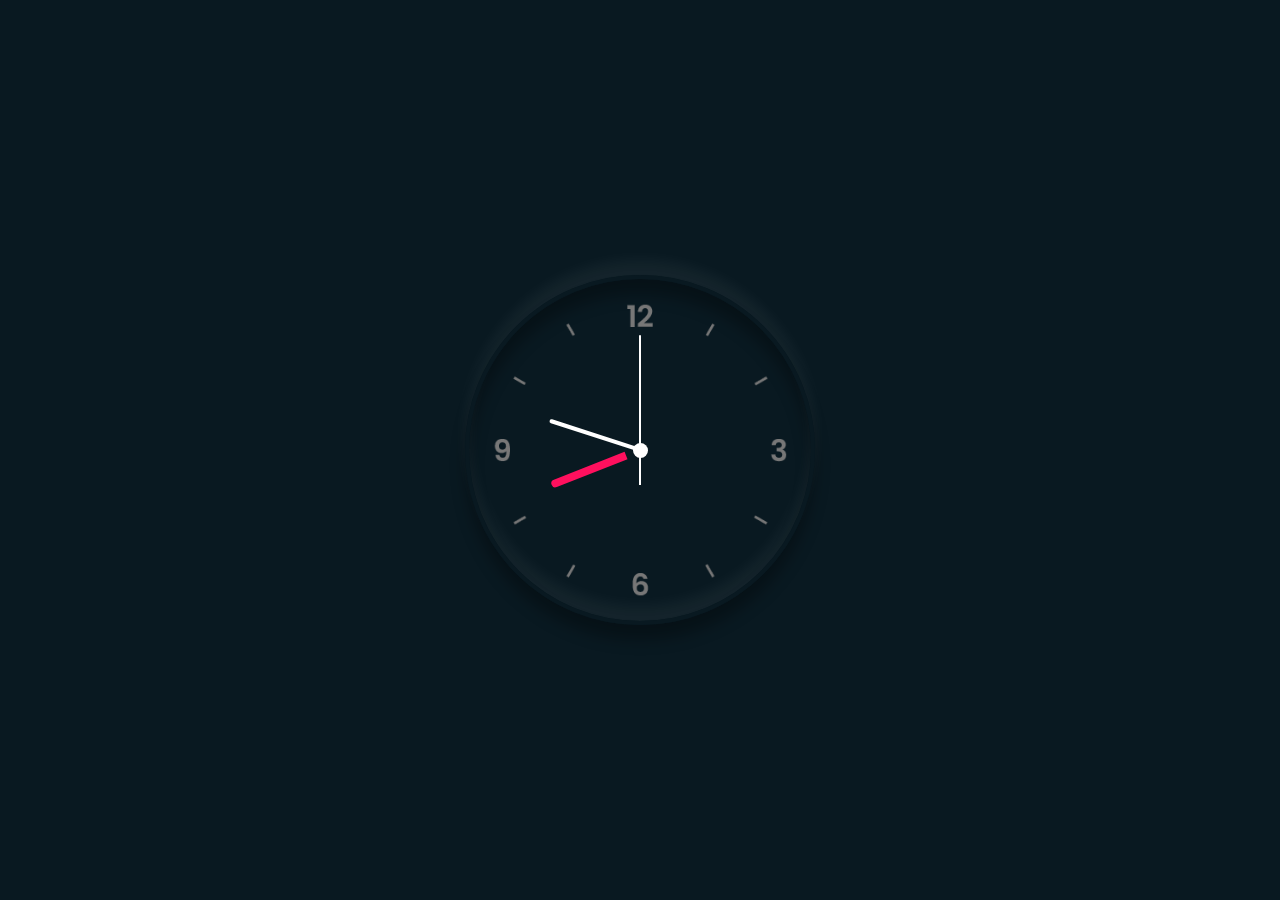
==== Projects/Clock/index.html @ 2c962c3e "Menambahkan Folder Projects" ====
<!DOCTYPE html>
<html lang="en">
  <head>
    <meta charset="UTF-8" />
    <meta http-equiv="X-UA-Compatible" content="IE=edge" />
    <meta name="viewport" content="width=device-width, initial-scale=1.0" />
    <link rel="stylesheet" href="./assets/style.css" />
    <title>Jam</title>
  </head>
  <body>
    <div class="clock">
      <div class="jam">
        <div class="jm" id="jm"></div>
      </div>
      <div class="min">
        <div class="mn" id="mn"></div>
      </div>
      <div class="detik">
        <div class="dtk" id="dtk"></div>
      </div>
    </div>
    <script src="./assets/script.js"></script>
  </body>
</html>
---- Projects/Clock/assets/style.css ----
* {
  margin: 0;
  padding: 0;
  box-sizing: border-box;
}

body {
  display: flex;
  justify-content: center;
  align-items: center;
  min-height: 100vh;
  background: #091921;
}
.clock {
  width: 350px;
  height: 350px;
  display: flex;
  justify-content: center;
  align-items: center;
  background: url(./img/clock.png);
  background-size: cover;
  border: 4px solid #091921;
  border-radius: 50%;
  box-shadow: 0 -15px 15px rgba(255, 255, 255, 0.05), inset 0 -15px 15px rgba(255, 255, 255, 0.05), 0 15px 15px rgba(0, 0, 0, 0.3), inset 0 15px 15px rgba(0, 0, 0, 0.3);
}
.clock::before {
  content: '';
  position: absolute;
  width: 15px;
  height: 15px;
  background: #fff;
  border-radius: 50%;
  z-index: 10000;
}
.clock .jam,
.clock .min,
.clock .detik {
  position: absolute;
}
.clock .jam,
.jm {
  width: 190px;
  height: 190px;
}
.clock .min,
.mn {
  width: 190px;
  height: 190px;
}
.clock .detik,
.dtk {
  width: 230px;
  height: 230px;
}
.jm,
.mn,
.dtk {
  display: flex;
  justify-content: center;
  /* align-items: center; */
  position: absolute;
  border-radius: 50%;
}
.jm::before {
  content: '';
  position: absolute;
  width: 8px;
  height: 80px;
  background: #ff105e;
  z-index: 10;
  border-radius: 6px 6px 0 0;
}
.mn::before {
  content: '';
  position: absolute;
  width: 4px;
  height: 90px;
  background: #fff;
  z-index: 11;
  border-radius: 6px 6px 0 0;
}
.dtk::before {
  content: '';
  position: absolute;
  width: 2px;
  height: 150px;
  background: #fff;
  z-index: 12;
  border-radius: 6px 6px 0 0;
}
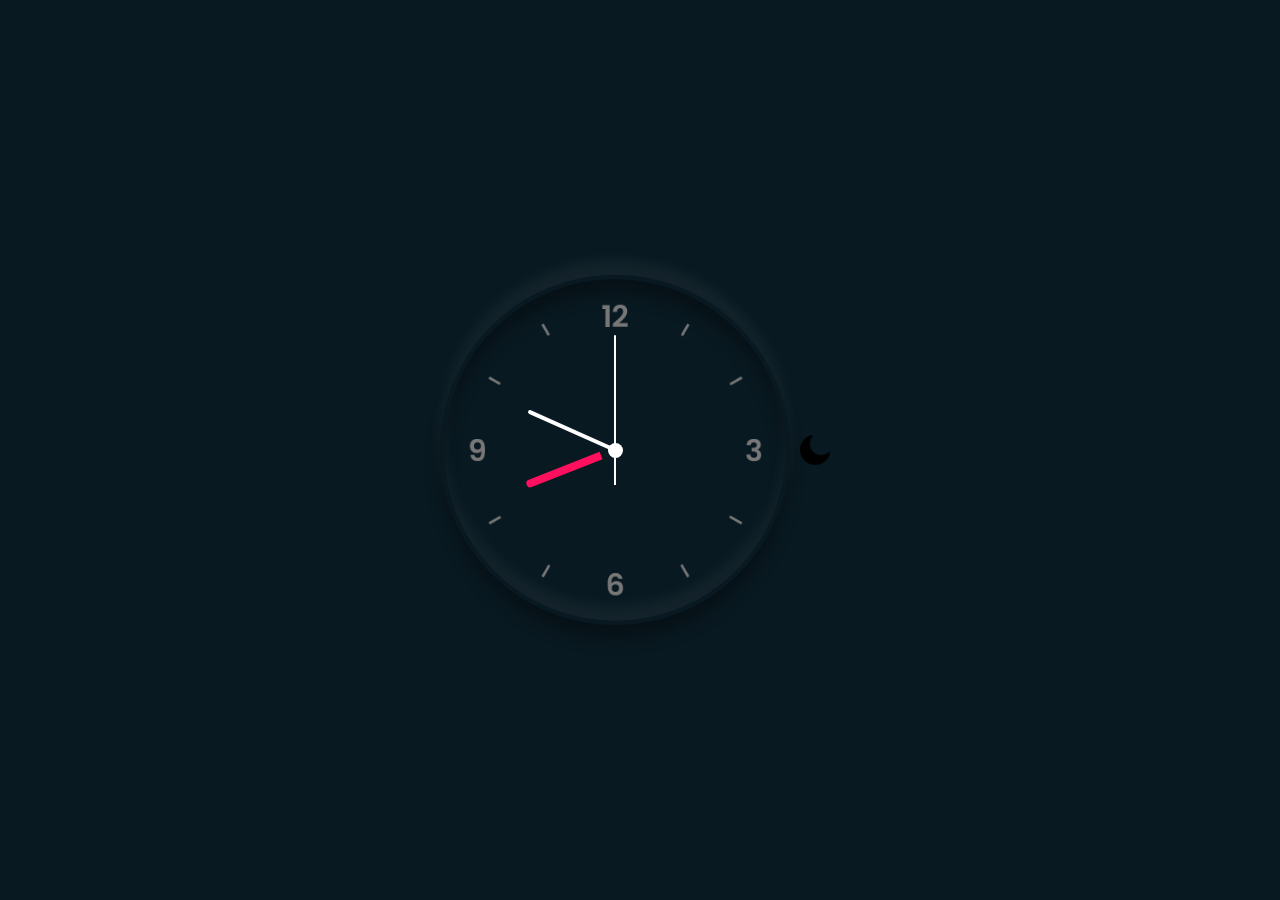
==== commit 819ebafe: "About Selesai" ====
--- a/Projects/Clock/index.html
+++ b/Projects/Clock/index.html
@@ -19,6 +19,7 @@
         <div class="dtk" id="dtk"></div>
       </div>
     </div>
+    <img class="theme" src="./assets/img/moon.png" alt="" />
     <script src="./assets/script.js"></script>
   </body>
 </html>
--- a/Projects/Clock/assets/style.css
+++ b/Projects/Clock/assets/style.css
@@ -11,6 +11,7 @@
   min-height: 100vh;
   background: #091921;
 }
+
 .clock {
   width: 350px;
   height: 350px;
@@ -88,3 +89,8 @@
   z-index: 12;
   border-radius: 6px 6px 0 0;
 }
+.theme {
+  width: 50px;
+  height: 50px;
+  padding: 10px;
+}
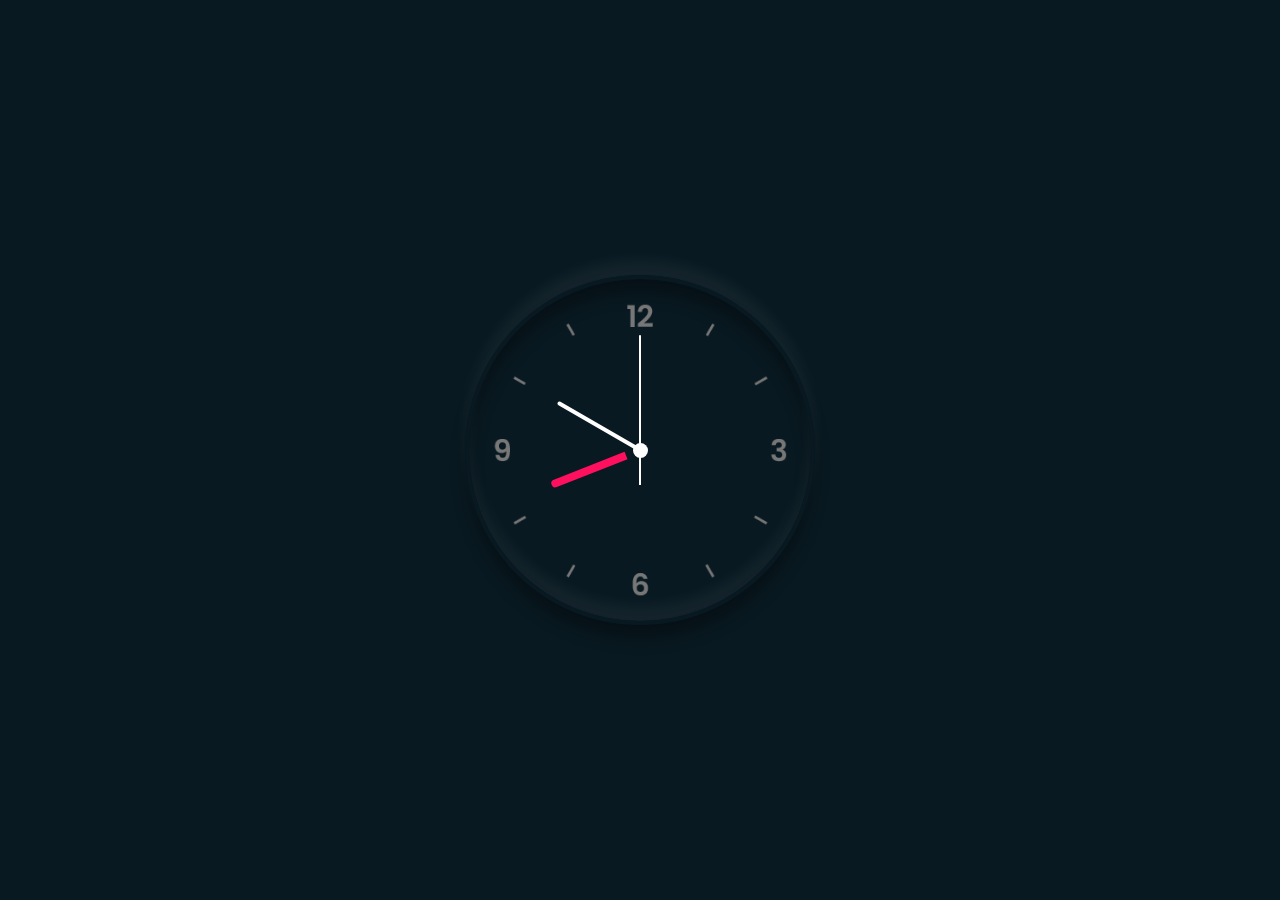
==== commit 5acf74a1: "Final" ====
--- a/Projects/Clock/index.html
+++ b/Projects/Clock/index.html
@@ -19,7 +19,6 @@
         <div class="dtk" id="dtk"></div>
       </div>
     </div>
-    <img class="theme" src="./assets/img/moon.png" alt="" />
     <script src="./assets/script.js"></script>
   </body>
 </html>
--- a/Projects/Clock/assets/style.css
+++ b/Projects/Clock/assets/style.css
@@ -22,10 +22,12 @@
   background-size: cover;
   border: 4px solid #091921;
   border-radius: 50%;
-  box-shadow: 0 -15px 15px rgba(255, 255, 255, 0.05), inset 0 -15px 15px rgba(255, 255, 255, 0.05), 0 15px 15px rgba(0, 0, 0, 0.3), inset 0 15px 15px rgba(0, 0, 0, 0.3);
+  box-shadow: 0 -15px 15px rgba(255, 255, 255, 0.05),
+    inset 0 -15px 15px rgba(255, 255, 255, 0.05), 0 15px 15px rgba(0, 0, 0, 0.3),
+    inset 0 15px 15px rgba(0, 0, 0, 0.3);
 }
 .clock::before {
-  content: '';
+  content: "";
   position: absolute;
   width: 15px;
   height: 15px;
@@ -63,7 +65,7 @@
   border-radius: 50%;
 }
 .jm::before {
-  content: '';
+  content: "";
   position: absolute;
   width: 8px;
   height: 80px;
@@ -72,7 +74,7 @@
   border-radius: 6px 6px 0 0;
 }
 .mn::before {
-  content: '';
+  content: "";
   position: absolute;
   width: 4px;
   height: 90px;
@@ -81,7 +83,7 @@
   border-radius: 6px 6px 0 0;
 }
 .dtk::before {
-  content: '';
+  content: "";
   position: absolute;
   width: 2px;
   height: 150px;
@@ -89,8 +91,3 @@
   z-index: 12;
   border-radius: 6px 6px 0 0;
 }
-.theme {
-  width: 50px;
-  height: 50px;
-  padding: 10px;
-}
